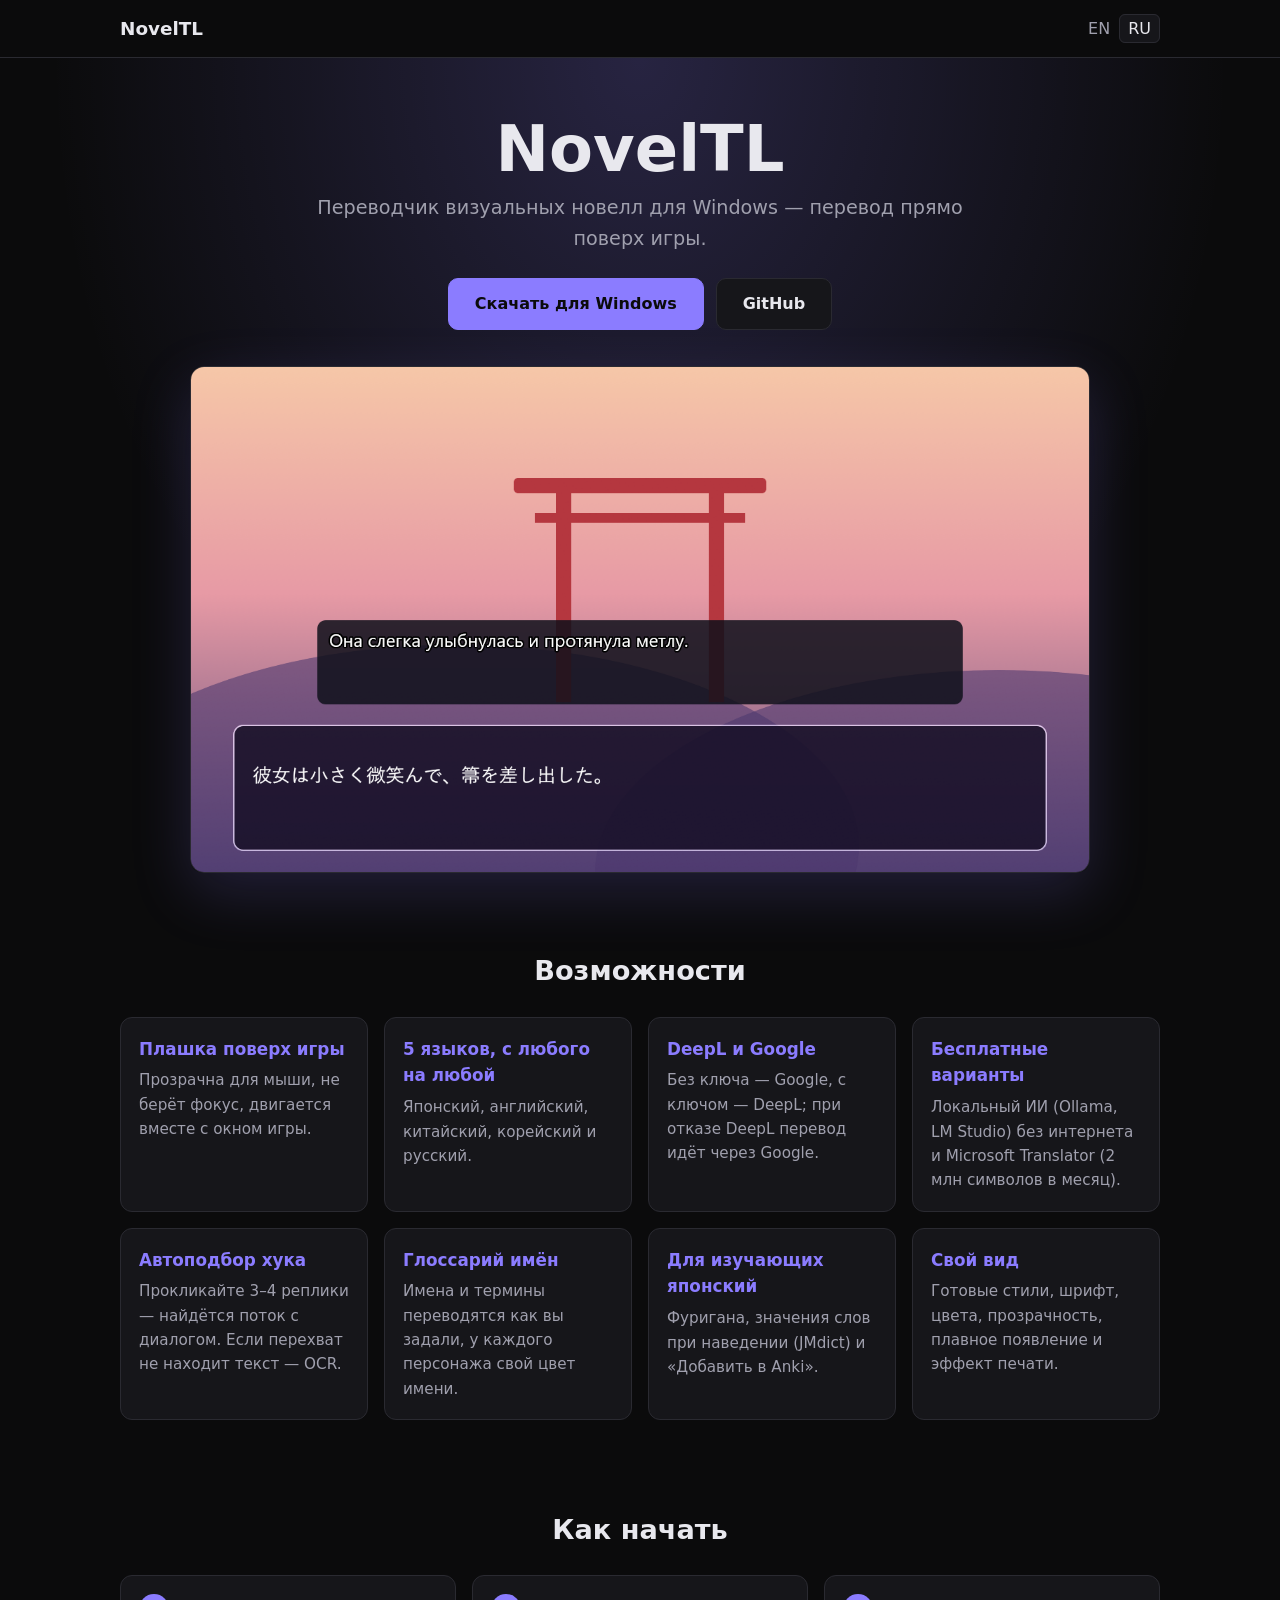
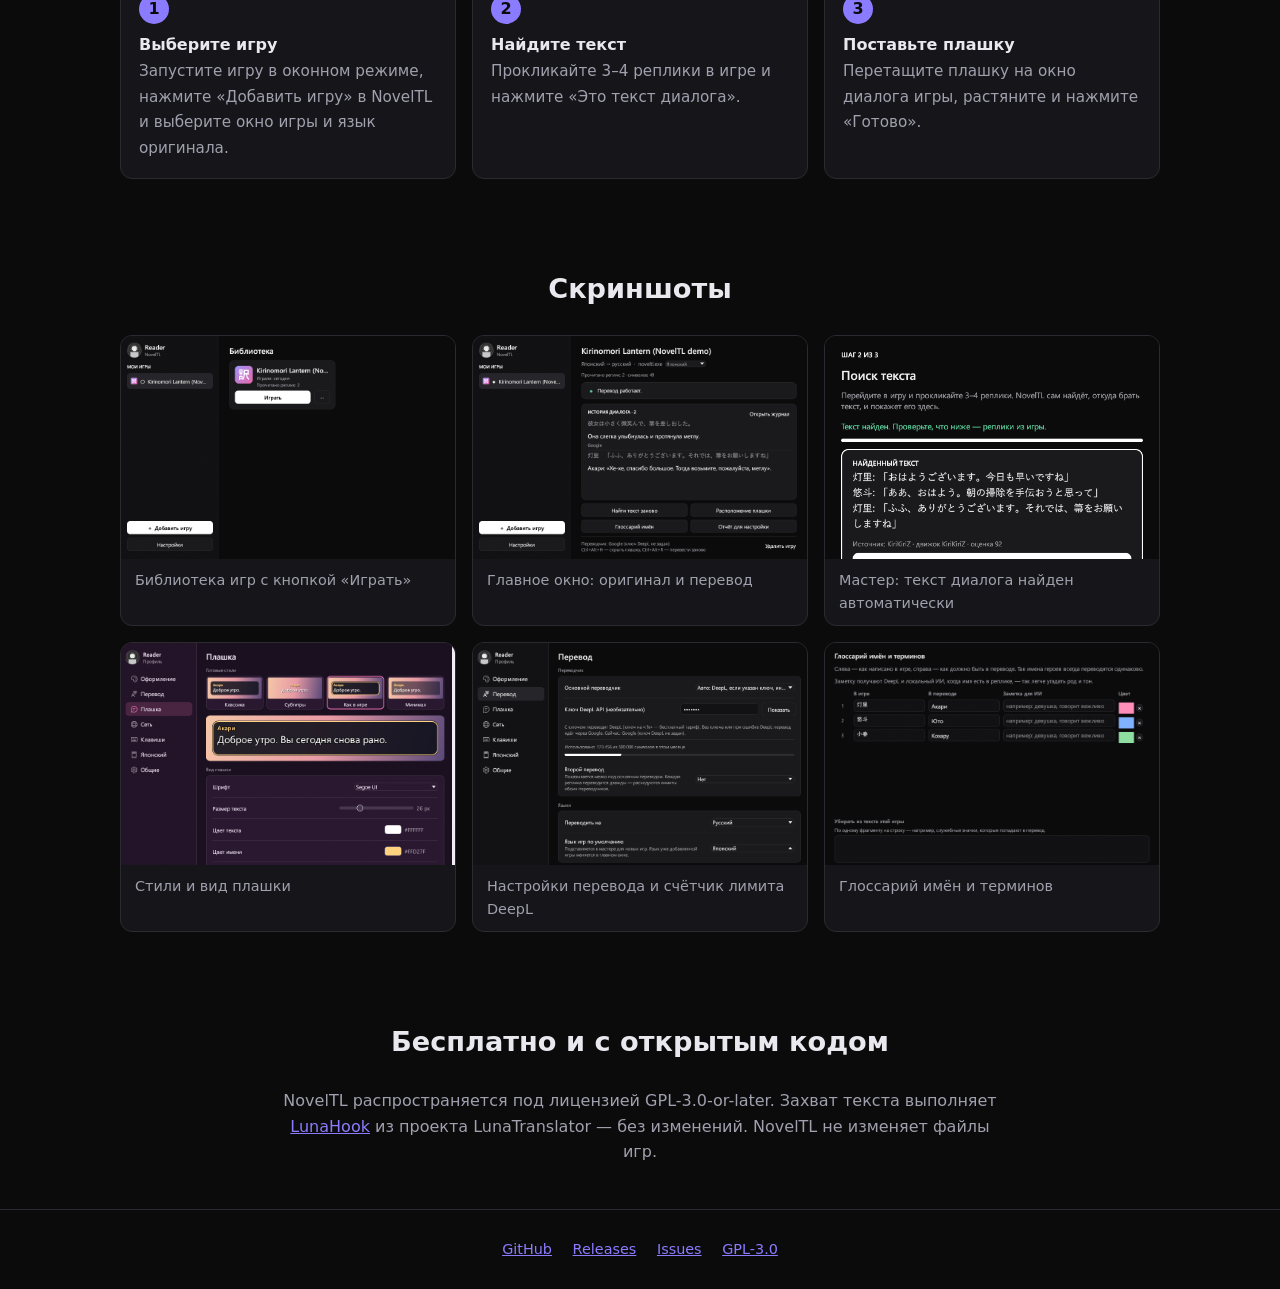
==== docs/ru/index.html @ c3883c09 "Сайт проекта для GitHub Pages (docs/): английская и русская страницы Скриншоты, кнопка «Скачать», si" ====
<!doctype html>
<html lang="ru">
<head>
<meta charset="utf-8">
<meta name="viewport" content="width=device-width,initial-scale=1">
<title>NovelTL — переводчик визуальных новелл с переводом поверх игры</title>
<meta name="description" content="NovelTL — бесплатный переводчик визуальных новелл для Windows: ловит текст через LunaHook (на основе Textractor) или OCR и показывает перевод DeepL, Google или ИИ поверх игры.">
<link rel="canonical" href="https://kawaakar1.github.io/NovelTL/ru/">
<link rel="alternate" hreflang="en" href="https://kawaakar1.github.io/NovelTL/">
<link rel="alternate" hreflang="ru" href="https://kawaakar1.github.io/NovelTL/ru/">
<link rel="alternate" hreflang="x-default" href="https://kawaakar1.github.io/NovelTL/">
<meta property="og:type" content="website">
<meta property="og:site_name" content="NovelTL">
<meta property="og:title" content="NovelTL — переводчик визуальных новелл с переводом поверх игры">
<meta property="og:description" content="Бесплатный переводчик визуальных новелл для Windows: перевод прямо поверх игры. DeepL, Google, локальный ИИ, OCR, фуригана.">
<meta property="og:url" content="https://kawaakar1.github.io/NovelTL/ru/">
<meta property="og:image" content="https://kawaakar1.github.io/NovelTL/img/og.png">
<meta property="og:locale" content="ru_RU">
<meta property="og:locale:alternate" content="en_US">
<meta name="twitter:card" content="summary_large_image">
<meta name="twitter:title" content="NovelTL — переводчик визуальных новелл с переводом поверх игры">
<meta name="twitter:description" content="Бесплатный переводчик визуальных новелл для Windows: перевод прямо поверх игры. DeepL, Google, локальный ИИ, OCR, фуригана.">
<meta name="twitter:image" content="https://kawaakar1.github.io/NovelTL/img/og.png">
<link rel="stylesheet" href="../style.css">
<script type="application/ld+json">
{"@context":"https://schema.org","@type":"SoftwareApplication","name":"NovelTL","operatingSystem":"Windows 10, Windows 11, Linux","applicationCategory":"UtilitiesApplication","offers":{"@type":"Offer","price":"0","priceCurrency":"USD"},"license":"https://www.gnu.org/licenses/gpl-3.0.html","downloadUrl":"https://github.com/Kawaakar1/NovelTL/releases/latest","url":"https://kawaakar1.github.io/NovelTL/ru/","image":"https://kawaakar1.github.io/NovelTL/img/og.png","inLanguage":"ru","description":"Переводчик визуальных новелл для Windows с плашкой перевода поверх игры."}
</script>
</head>
<body>
<header><div class="w">
<a class="logo" href="./">NovelTL</a>
<nav class="lang" aria-label="Язык"><a href="../" hreflang="en">EN</a><a class="on" href="./" hreflang="ru">RU</a></nav>
</div></header>
<main>
<div class="hero"><div class="w">
<h1>NovelTL</h1>
<p>Переводчик визуальных новелл для Windows — перевод прямо поверх игры.</p>
<div class="btns">
<a class="btn p" href="https://github.com/Kawaakar1/NovelTL/releases/latest">Скачать для Windows</a>
<a class="btn" href="https://github.com/Kawaakar1/NovelTL">GitHub</a>
</div>
<div class="shot"><img src="../img/ru/08_overlay_in_game.png" width="1280" height="720" alt="Плашка с переводом NovelTL поверх окна диалога визуальной новеллы"></div>
</div></div>

<section><div class="w">
<h2>Возможности</h2>
<div class="grid">
<div class="card"><h3>Плашка поверх игры</h3><p>Прозрачна для мыши, не берёт фокус, двигается вместе с окном игры.</p></div>
<div class="card"><h3>5 языков, с любого на любой</h3><p>Японский, английский, китайский, корейский и русский.</p></div>
<div class="card"><h3>DeepL и Google</h3><p>Без ключа — Google, с ключом — DeepL; при отказе DeepL перевод идёт через Google.</p></div>
<div class="card"><h3>Бесплатные варианты</h3><p>Локальный ИИ (Ollama, LM Studio) без интернета и Microsoft Translator (2 млн символов в месяц).</p></div>
<div class="card"><h3>Автоподбор хука</h3><p>Прокликайте 3–4 реплики — найдётся поток с диалогом. Если перехват не находит текст — OCR.</p></div>
<div class="card"><h3>Глоссарий имён</h3><p>Имена и термины переводятся как вы задали, у каждого персонажа свой цвет имени.</p></div>
<div class="card"><h3>Для изучающих японский</h3><p>Фуригана, значения слов при наведении (JMdict) и «Добавить в Anki».</p></div>
<div class="card"><h3>Свой вид</h3><p>Готовые стили, шрифт, цвета, прозрачность, плавное появление и эффект печати.</p></div>
</div>
</div></section>

<section><div class="w">
<h2>Как начать</h2>
<ol class="steps">
<li><b>Выберите игру</b><span>Запустите игру в оконном режиме, нажмите «Добавить игру» в NovelTL и выберите окно игры и язык оригинала.</span></li>
<li><b>Найдите текст</b><span>Прокликайте 3–4 реплики в игре и нажмите «Это текст диалога».</span></li>
<li><b>Поставьте плашку</b><span>Перетащите плашку на окно диалога игры, растяните и нажмите «Готово».</span></li>
</ol>
</div></section>

<section><div class="w">
<h2>Скриншоты</h2>
<div class="gal">
<figure><img src="../img/ru/01_main_library.png" width="900" height="600" loading="lazy" alt="Библиотека игр с кнопкой «Играть»"><figcaption>Библиотека игр с кнопкой «Играть»</figcaption></figure>
<figure><img src="../img/ru/09_main_running.png" width="900" height="600" loading="lazy" alt="Главное окно с историей оригинала и перевода"><figcaption>Главное окно: оригинал и перевод</figcaption></figure>
<figure><img src="../img/ru/04_wizard_step2_found.png" width="580" height="720" loading="lazy" alt="Мастер, шаг 2: текст диалога найден"><figcaption>Мастер: текст диалога найден автоматически</figcaption></figure>
<figure><img src="../img/ru/12b_settings_plate_game.png" width="880" height="952" loading="lazy" alt="Настройки стилей плашки"><figcaption>Стили и вид плашки</figcaption></figure>
<figure><img src="../img/ru/11_settings_translate.png" width="880" height="653" loading="lazy" alt="Настройки перевода со счётчиком лимита DeepL"><figcaption>Настройки перевода и счётчик лимита DeepL</figcaption></figure>
<figure><img src="../img/ru/19_glossary.png" width="840" height="620" loading="lazy" alt="Глоссарий имён и терминов"><figcaption>Глоссарий имён и терминов</figcaption></figure>
</div>
</div></section>

<section><div class="w">
<h2>Бесплатно и с открытым кодом</h2>
<p class="free">NovelTL распространяется под лицензией GPL-3.0-or-later. Захват текста выполняет <a href="https://github.com/HIllya51/LunaHook">LunaHook</a> из проекта LunaTranslator — без изменений. NovelTL не изменяет файлы игр.</p>
</div></section>
</main>
<footer><div class="w">
<a href="https://github.com/Kawaakar1/NovelTL">GitHub</a>
<a href="https://github.com/Kawaakar1/NovelTL/releases/latest">Releases</a>
<a href="https://github.com/Kawaakar1/NovelTL/issues">Issues</a>
<a href="https://github.com/Kawaakar1/NovelTL/blob/main/LICENSE">GPL-3.0</a>
</div></footer>
</body>
</html>
---- docs/style.css ----
:root{--bg:#0B0B0C;--card:#16161A;--line:#2A2A31;--acc:#8B7CFF;--txt:#E8E8EE;--mut:#A0A0AE}
*{box-sizing:border-box}
html{scroll-behavior:smooth}
body{margin:0;background:var(--bg);color:var(--txt);font:16px/1.6 "Segoe UI",system-ui,sans-serif}
a{color:var(--acc)}
img{max-width:100%;height:auto;display:block}
.w{max-width:1080px;margin:0 auto;padding:0 20px}
header{border-bottom:1px solid var(--line)}
header .w{display:flex;justify-content:space-between;align-items:center;padding-top:14px;padding-bottom:14px}
.logo{font-weight:700;font-size:1.15rem;color:var(--txt);text-decoration:none}
.lang a{color:var(--mut);text-decoration:none;padding:4px 8px;border-radius:6px;border:1px solid transparent}
.lang a.on{color:var(--txt);background:var(--card);border-color:var(--line)}
.hero{text-align:center;padding:56px 0 32px;background:radial-gradient(ellipse at 50% 0,rgba(139,124,255,.22),transparent 65%)}
h1{font-size:clamp(2.4rem,7vw,4rem);margin:0 0 8px;line-height:1.1}
.hero p{color:var(--mut);font-size:1.2rem;margin:0 auto 24px;max-width:700px}
.btns{display:flex;gap:12px;justify-content:center;flex-wrap:wrap}
.btn{display:inline-block;padding:12px 26px;border-radius:10px;border:1px solid var(--line);background:var(--card);color:var(--txt);text-decoration:none;font-weight:600}
.btn.p{background:var(--acc);border-color:var(--acc);color:#0B0B0C}
.btn:hover{filter:brightness(1.15)}
.shot{margin:36px auto 0;border:1px solid var(--line);border-radius:14px;overflow:hidden;max-width:900px;box-shadow:0 20px 60px rgba(139,124,255,.18)}
section{padding:44px 0}
h2{font-size:1.7rem;margin:0 0 24px;text-align:center}
.grid{display:grid;gap:16px;grid-template-columns:repeat(auto-fit,minmax(240px,1fr))}
.card{background:var(--card);border:1px solid var(--line);border-radius:12px;padding:18px}
.card h3{margin:0 0 6px;font-size:1.05rem;color:var(--acc)}
.card p{margin:0;color:var(--mut);font-size:.95rem}
.steps{counter-reset:s;list-style:none;margin:0;padding:0;display:grid;gap:16px;grid-template-columns:repeat(auto-fit,minmax(260px,1fr))}
.steps li{counter-increment:s;background:var(--card);border:1px solid var(--line);border-radius:12px;padding:18px}
.steps li:before{content:counter(s);display:inline-block;width:30px;height:30px;line-height:30px;text-align:center;border-radius:50%;background:var(--acc);color:#0B0B0C;font-weight:700;margin-bottom:8px}
.steps b{display:block}
.steps span{color:var(--mut);font-size:.95rem}
.gal{display:grid;gap:16px;grid-template-columns:repeat(auto-fit,minmax(300px,1fr))}
.gal figure{margin:0;background:var(--card);border:1px solid var(--line);border-radius:12px;overflow:hidden}
.gal img{width:100%;aspect-ratio:3/2;object-fit:cover;object-position:top}
.gal figcaption{padding:10px 14px;color:var(--mut);font-size:.9rem}
.free{text-align:center;max-width:720px;margin:0 auto;color:var(--mut)}
footer{border-top:1px solid var(--line);padding:28px 0;text-align:center;color:var(--mut);font-size:.9rem}
footer a{margin:0 8px}
@media(max-width:560px){.gal{grid-template-columns:1fr}.grid{grid-template-columns:1fr}}
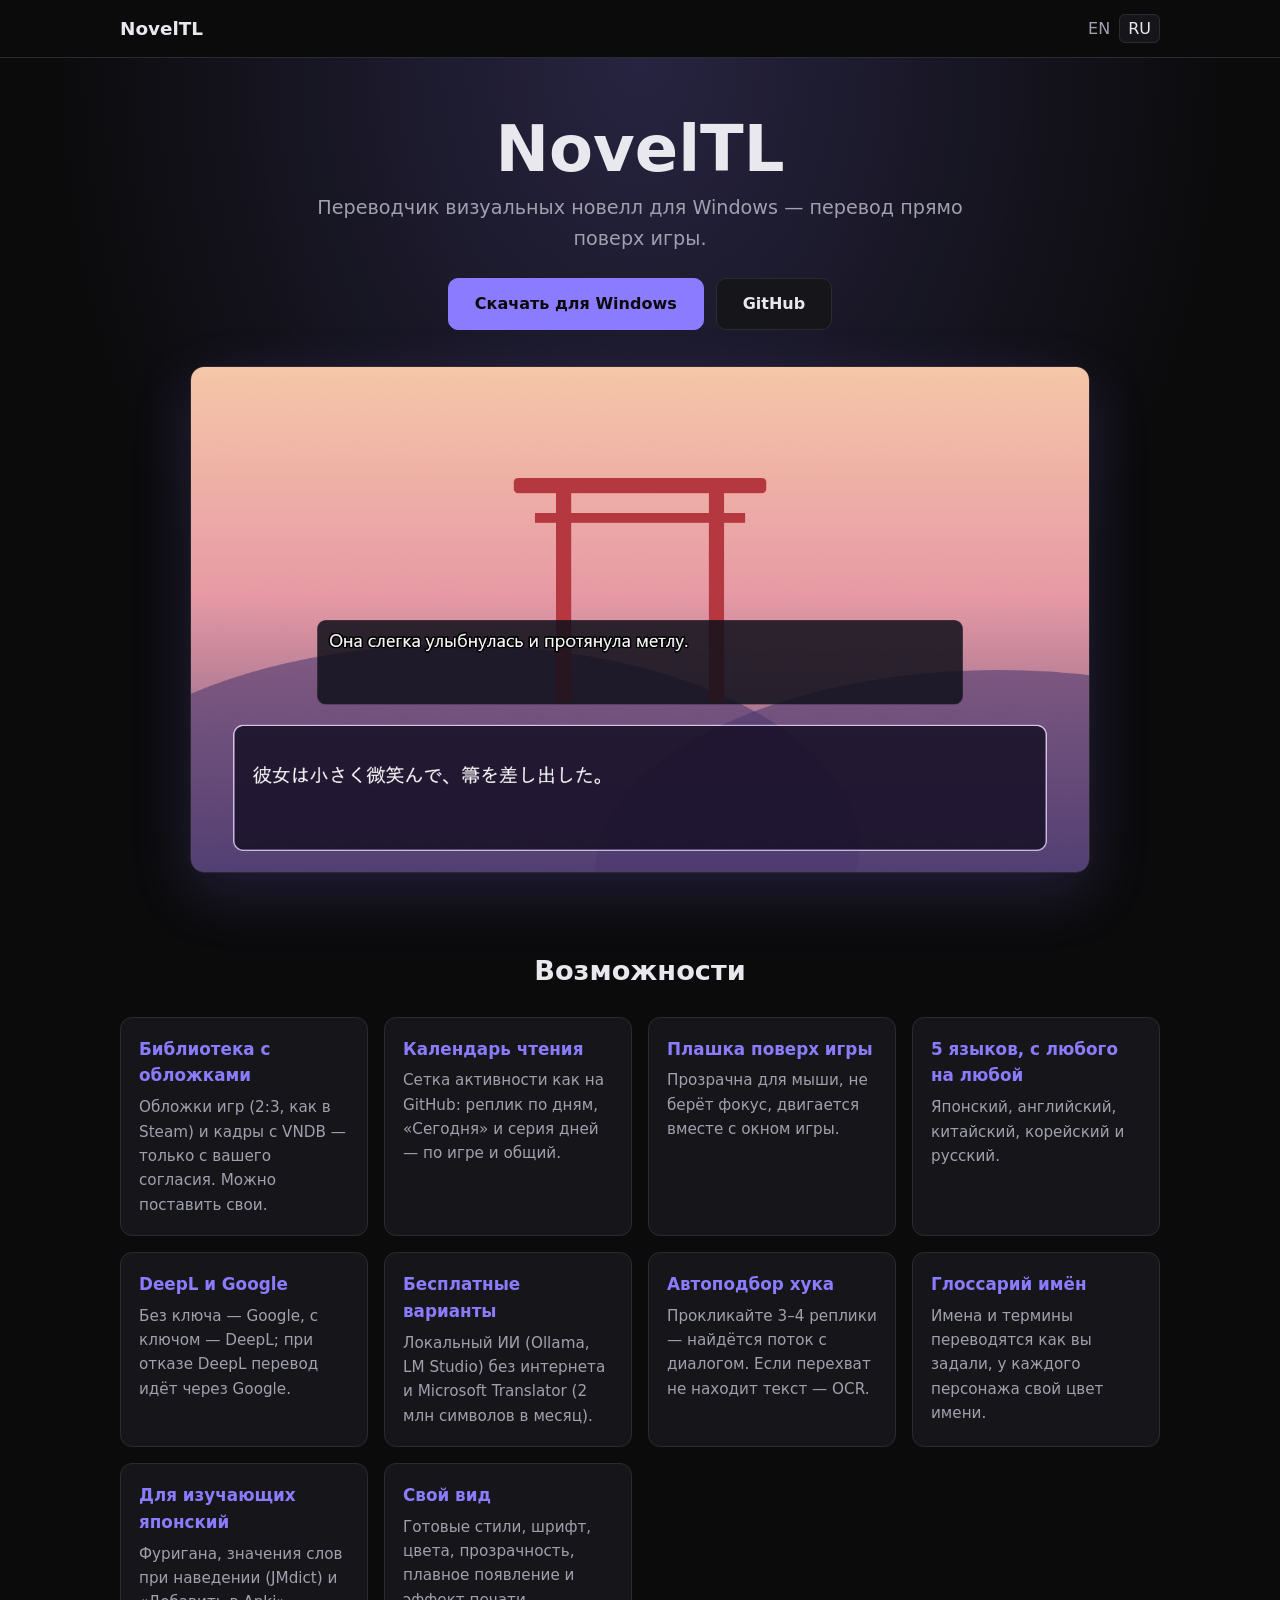
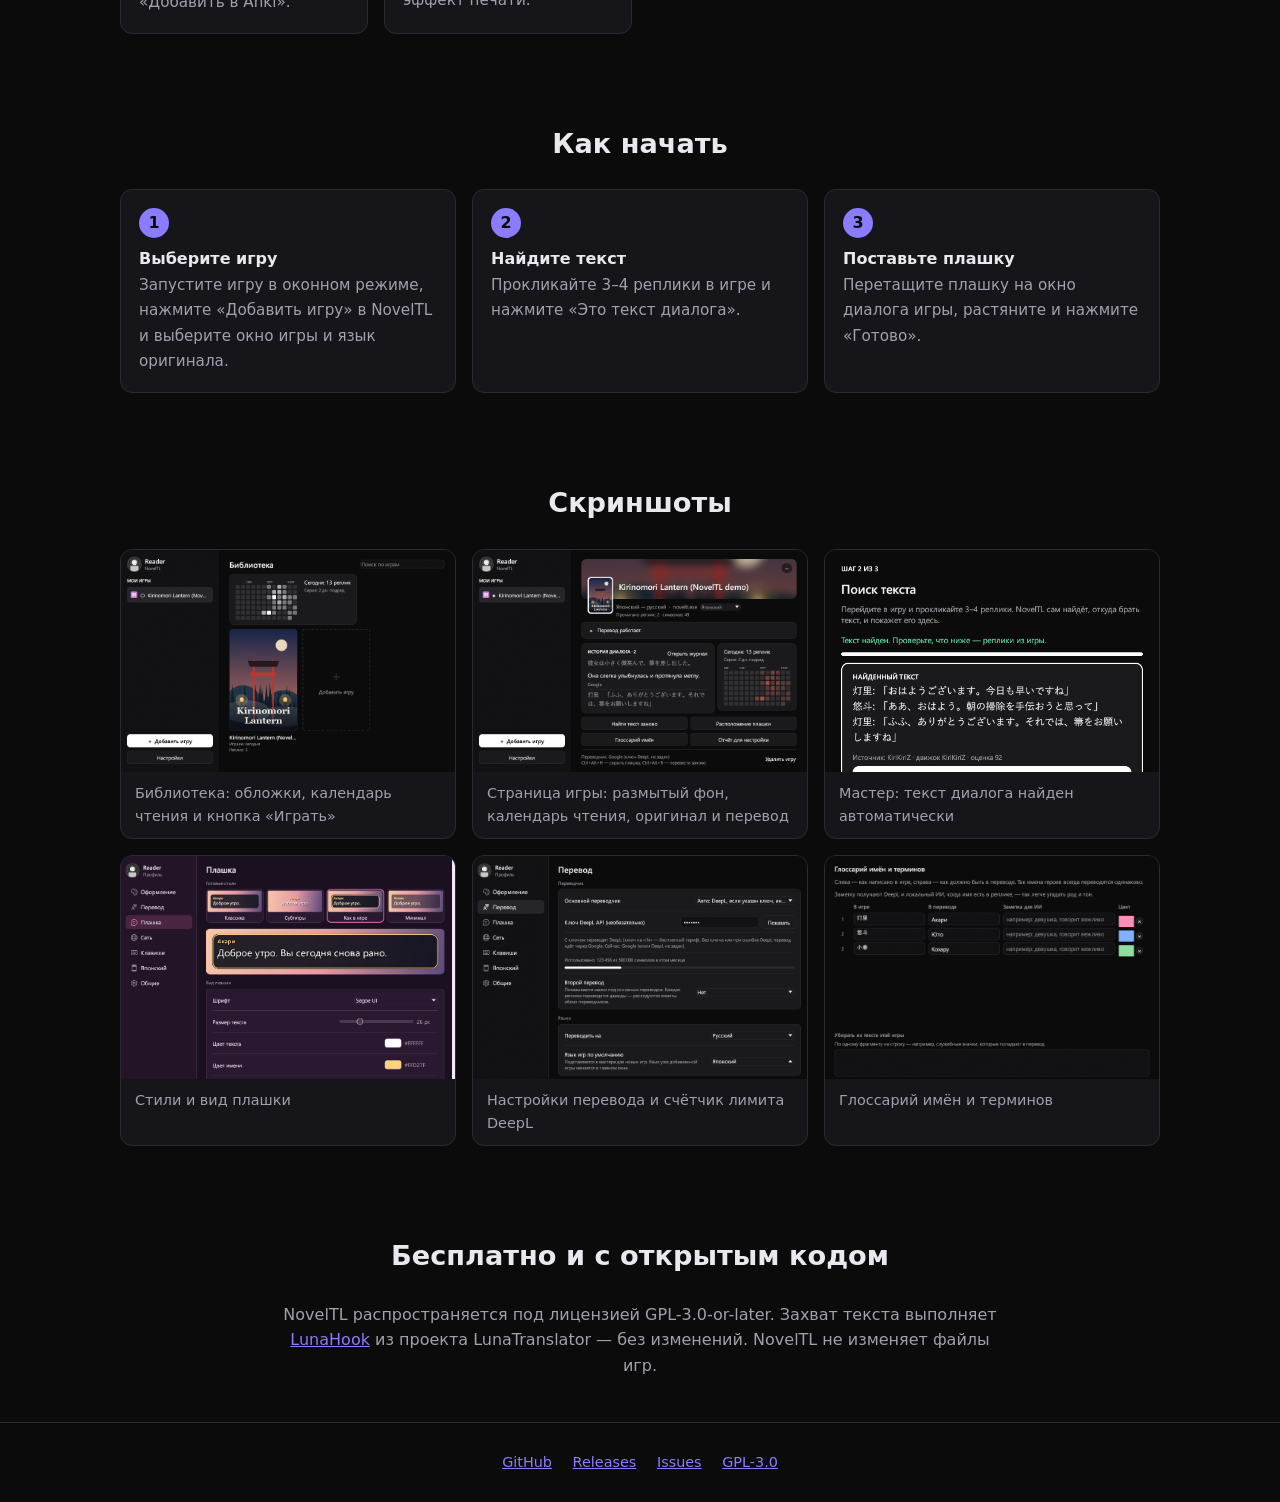
==== commit 0594daf8: "Обложки игр, фон из игры, портреты на плашке, календарь чтения, плавность - VNDB (только с согласия " ====
--- a/docs/ru/index.html
+++ b/docs/ru/index.html
@@ -45,6 +45,8 @@
 <section><div class="w">
 <h2>Возможности</h2>
 <div class="grid">
+<div class="card"><h3>Библиотека с обложками</h3><p>Обложки игр (2:3, как в Steam) и кадры с VNDB — только с вашего согласия. Можно поставить свои.</p></div>
+<div class="card"><h3>Календарь чтения</h3><p>Сетка активности как на GitHub: реплик по дням, «Сегодня» и серия дней — по игре и общий.</p></div>
 <div class="card"><h3>Плашка поверх игры</h3><p>Прозрачна для мыши, не берёт фокус, двигается вместе с окном игры.</p></div>
 <div class="card"><h3>5 языков, с любого на любой</h3><p>Японский, английский, китайский, корейский и русский.</p></div>
 <div class="card"><h3>DeepL и Google</h3><p>Без ключа — Google, с ключом — DeepL; при отказе DeepL перевод идёт через Google.</p></div>
@@ -68,8 +70,8 @@
 <section><div class="w">
 <h2>Скриншоты</h2>
 <div class="gal">
-<figure><img src="../img/ru/01_main_library.png" width="900" height="600" loading="lazy" alt="Библиотека игр с кнопкой «Играть»"><figcaption>Библиотека игр с кнопкой «Играть»</figcaption></figure>
-<figure><img src="../img/ru/09_main_running.png" width="900" height="600" loading="lazy" alt="Главное окно с историей оригинала и перевода"><figcaption>Главное окно: оригинал и перевод</figcaption></figure>
+<figure><img src="../img/ru/01_main_library.png" width="900" height="600" loading="lazy" alt="Библиотека игр с обложками, календарём чтения и кнопкой «Играть»"><figcaption>Библиотека: обложки, календарь чтения и кнопка «Играть»</figcaption></figure>
+<figure><img src="../img/ru/09_main_running.png" width="900" height="600" loading="lazy" alt="Страница игры с размытым фоном, календарём чтения и историей перевода"><figcaption>Страница игры: размытый фон, календарь чтения, оригинал и перевод</figcaption></figure>
 <figure><img src="../img/ru/04_wizard_step2_found.png" width="580" height="720" loading="lazy" alt="Мастер, шаг 2: текст диалога найден"><figcaption>Мастер: текст диалога найден автоматически</figcaption></figure>
 <figure><img src="../img/ru/12b_settings_plate_game.png" width="880" height="952" loading="lazy" alt="Настройки стилей плашки"><figcaption>Стили и вид плашки</figcaption></figure>
 <figure><img src="../img/ru/11_settings_translate.png" width="880" height="653" loading="lazy" alt="Настройки перевода со счётчиком лимита DeepL"><figcaption>Настройки перевода и счётчик лимита DeepL</figcaption></figure>
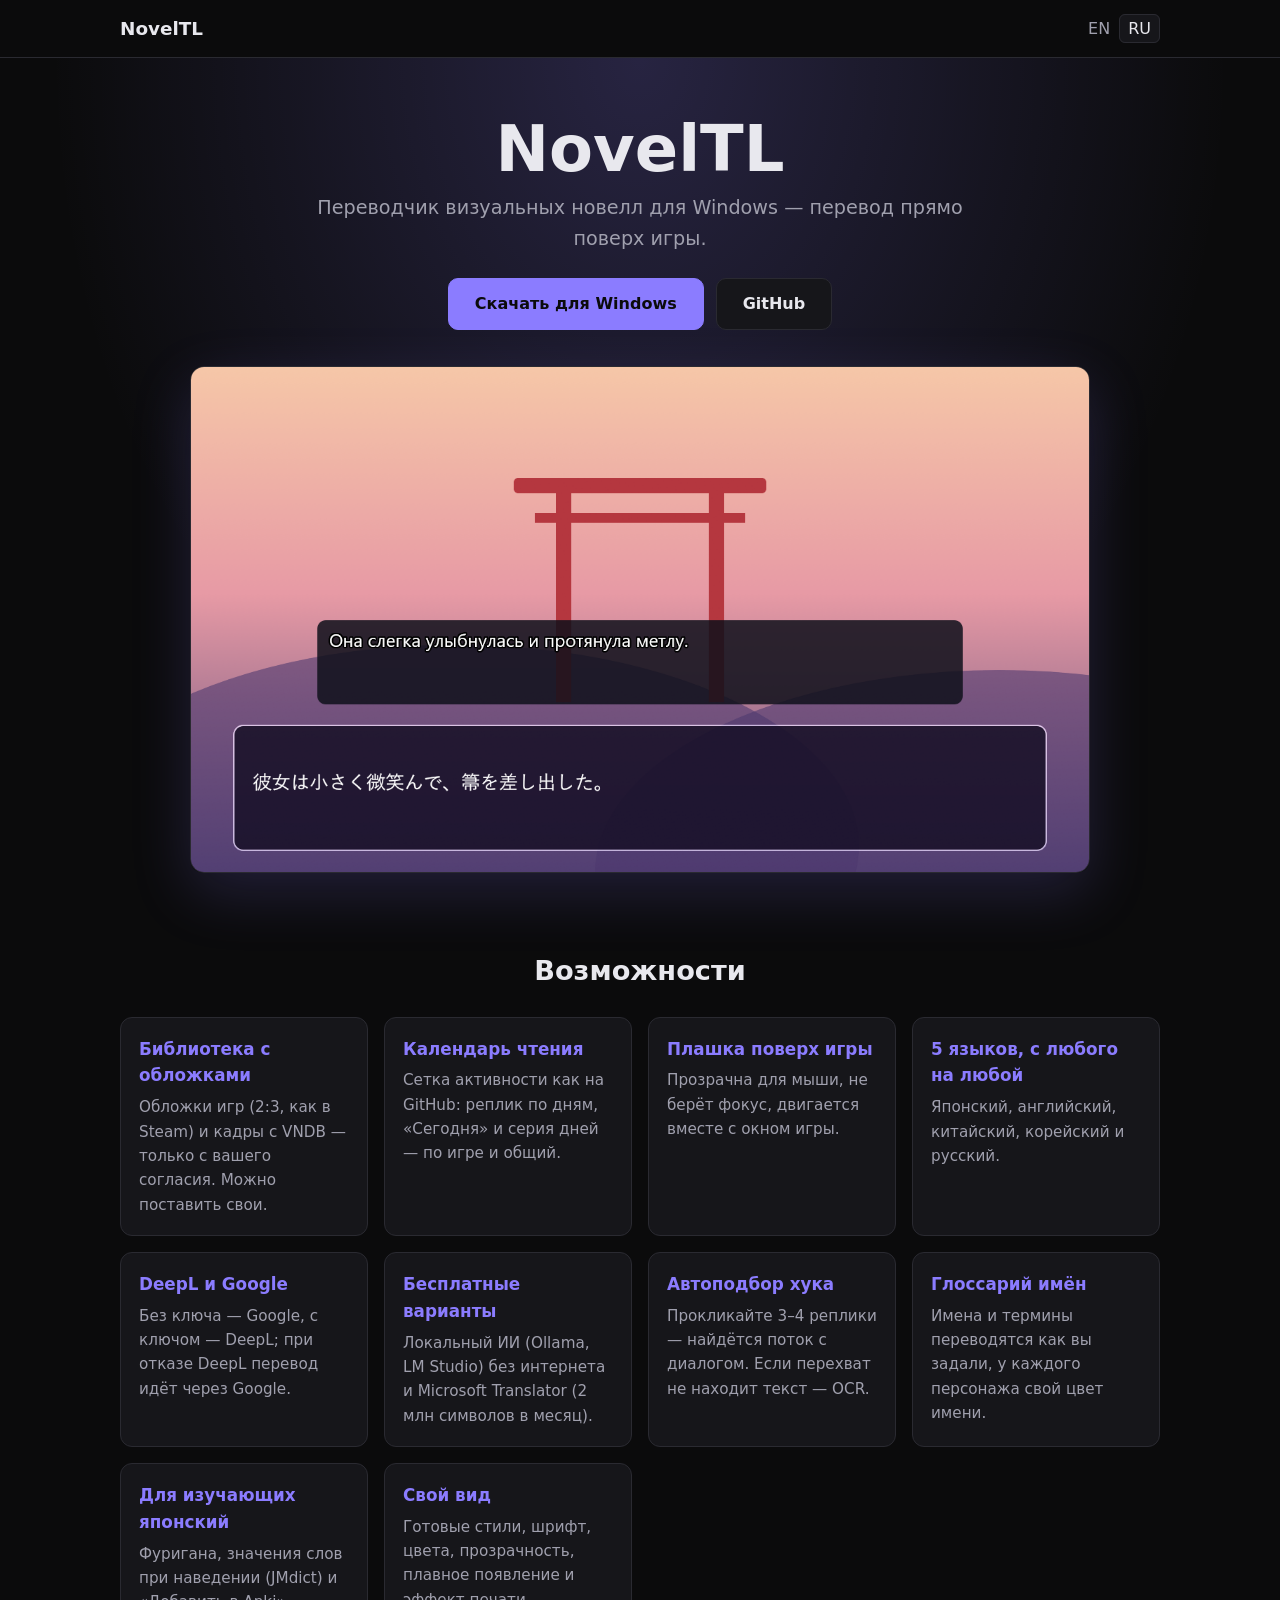
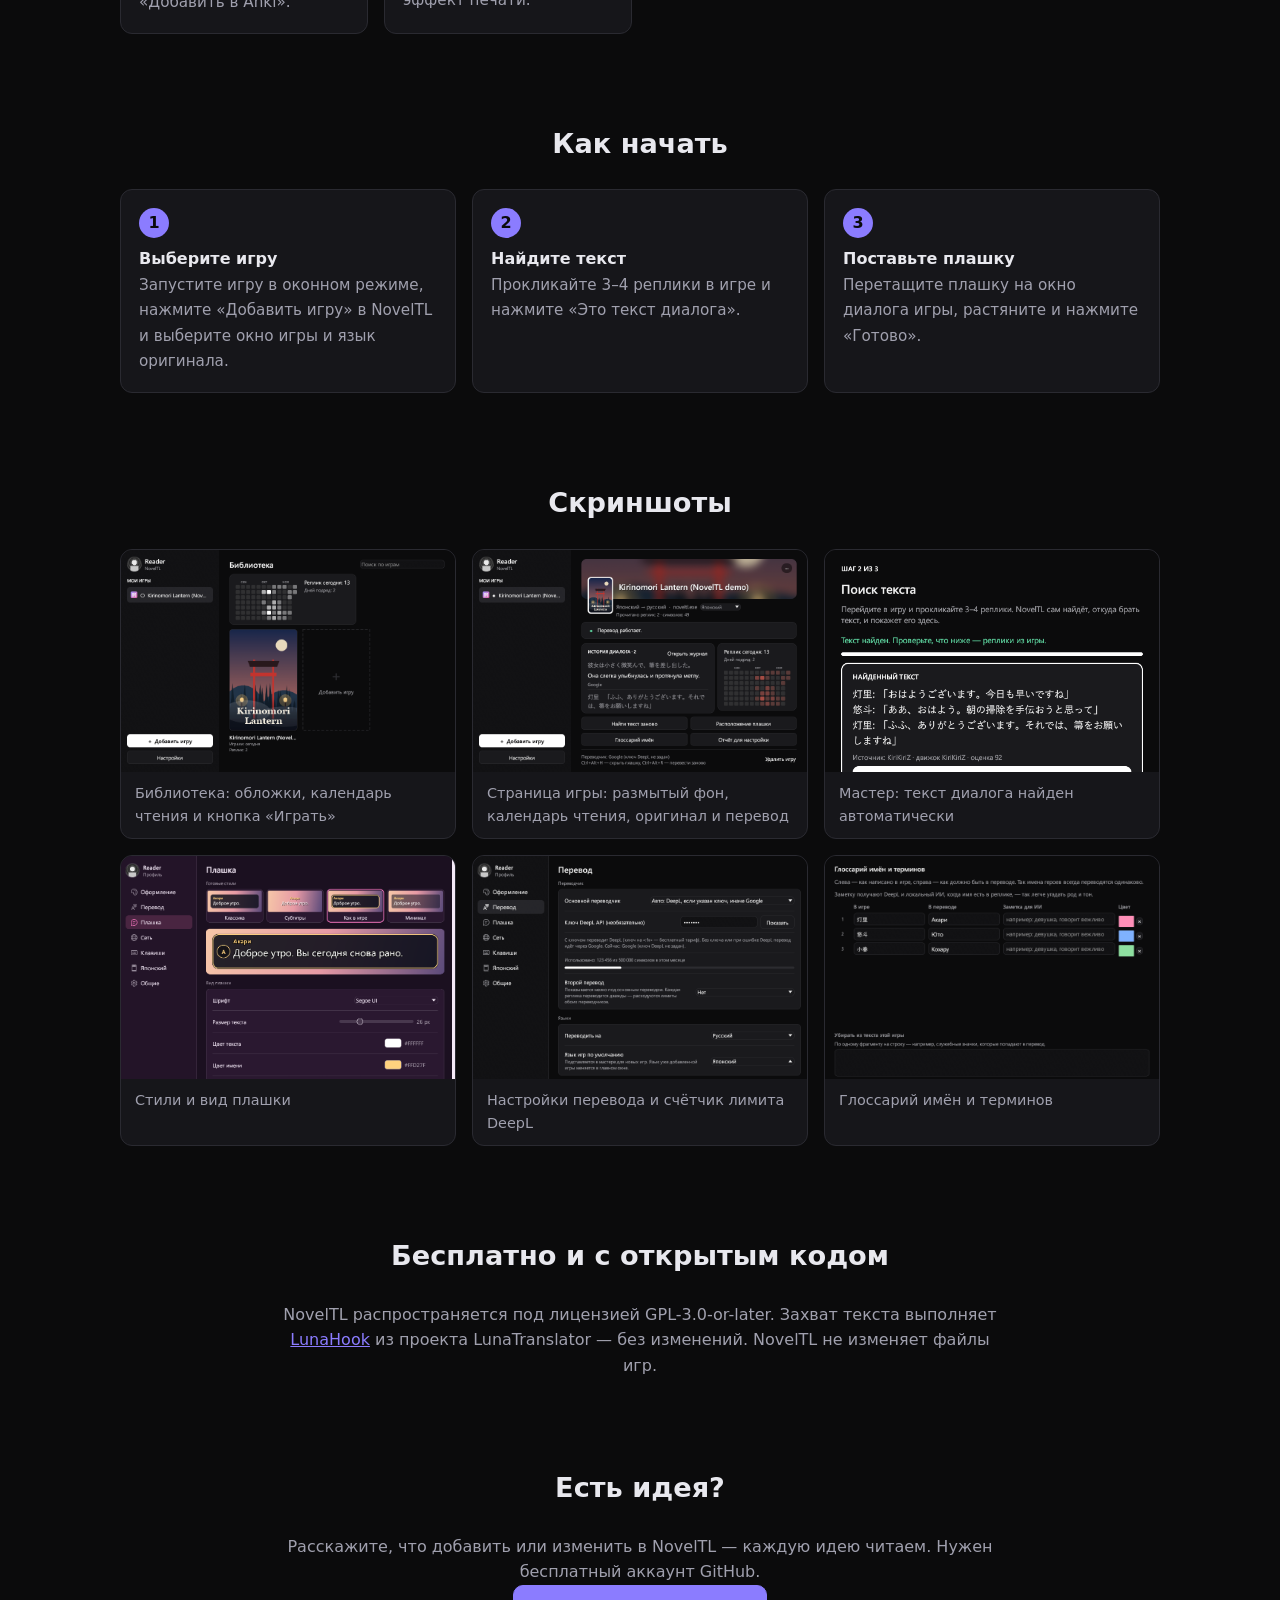
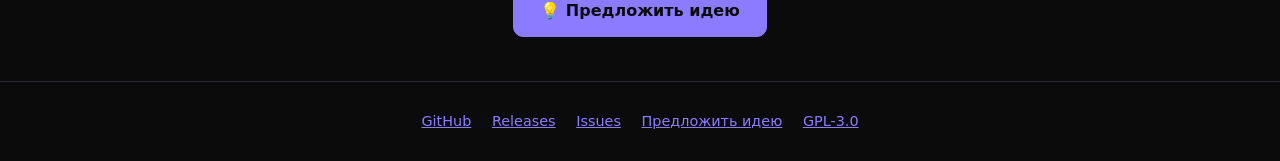
==== commit 74bba0e6: "Форма «Предложить идею» на GitHub, кнопка на сайте и в README - .github/ISSUE_TEMPLATE/idea.yml — фо" ====
--- a/docs/ru/index.html
+++ b/docs/ru/index.html
@@ -83,11 +83,18 @@
 <h2>Бесплатно и с открытым кодом</h2>
 <p class="free">NovelTL распространяется под лицензией GPL-3.0-or-later. Захват текста выполняет <a href="https://github.com/HIllya51/LunaHook">LunaHook</a> из проекта LunaTranslator — без изменений. NovelTL не изменяет файлы игр.</p>
 </div></section>
+
+<section><div class="w">
+<h2>Есть идея?</h2>
+<p class="free">Расскажите, что добавить или изменить в NovelTL — каждую идею читаем. Нужен бесплатный аккаунт GitHub.</p>
+<div class="btns"><a class="btn p" href="https://github.com/Kawaakar1/NovelTL/issues/new?template=idea.yml">💡 Предложить идею</a></div>
+</div></section>
 </main>
 <footer><div class="w">
 <a href="https://github.com/Kawaakar1/NovelTL">GitHub</a>
 <a href="https://github.com/Kawaakar1/NovelTL/releases/latest">Releases</a>
 <a href="https://github.com/Kawaakar1/NovelTL/issues">Issues</a>
+<a href="https://github.com/Kawaakar1/NovelTL/issues/new?template=idea.yml">Предложить идею</a>
 <a href="https://github.com/Kawaakar1/NovelTL/blob/main/LICENSE">GPL-3.0</a>
 </div></footer>
 </body>
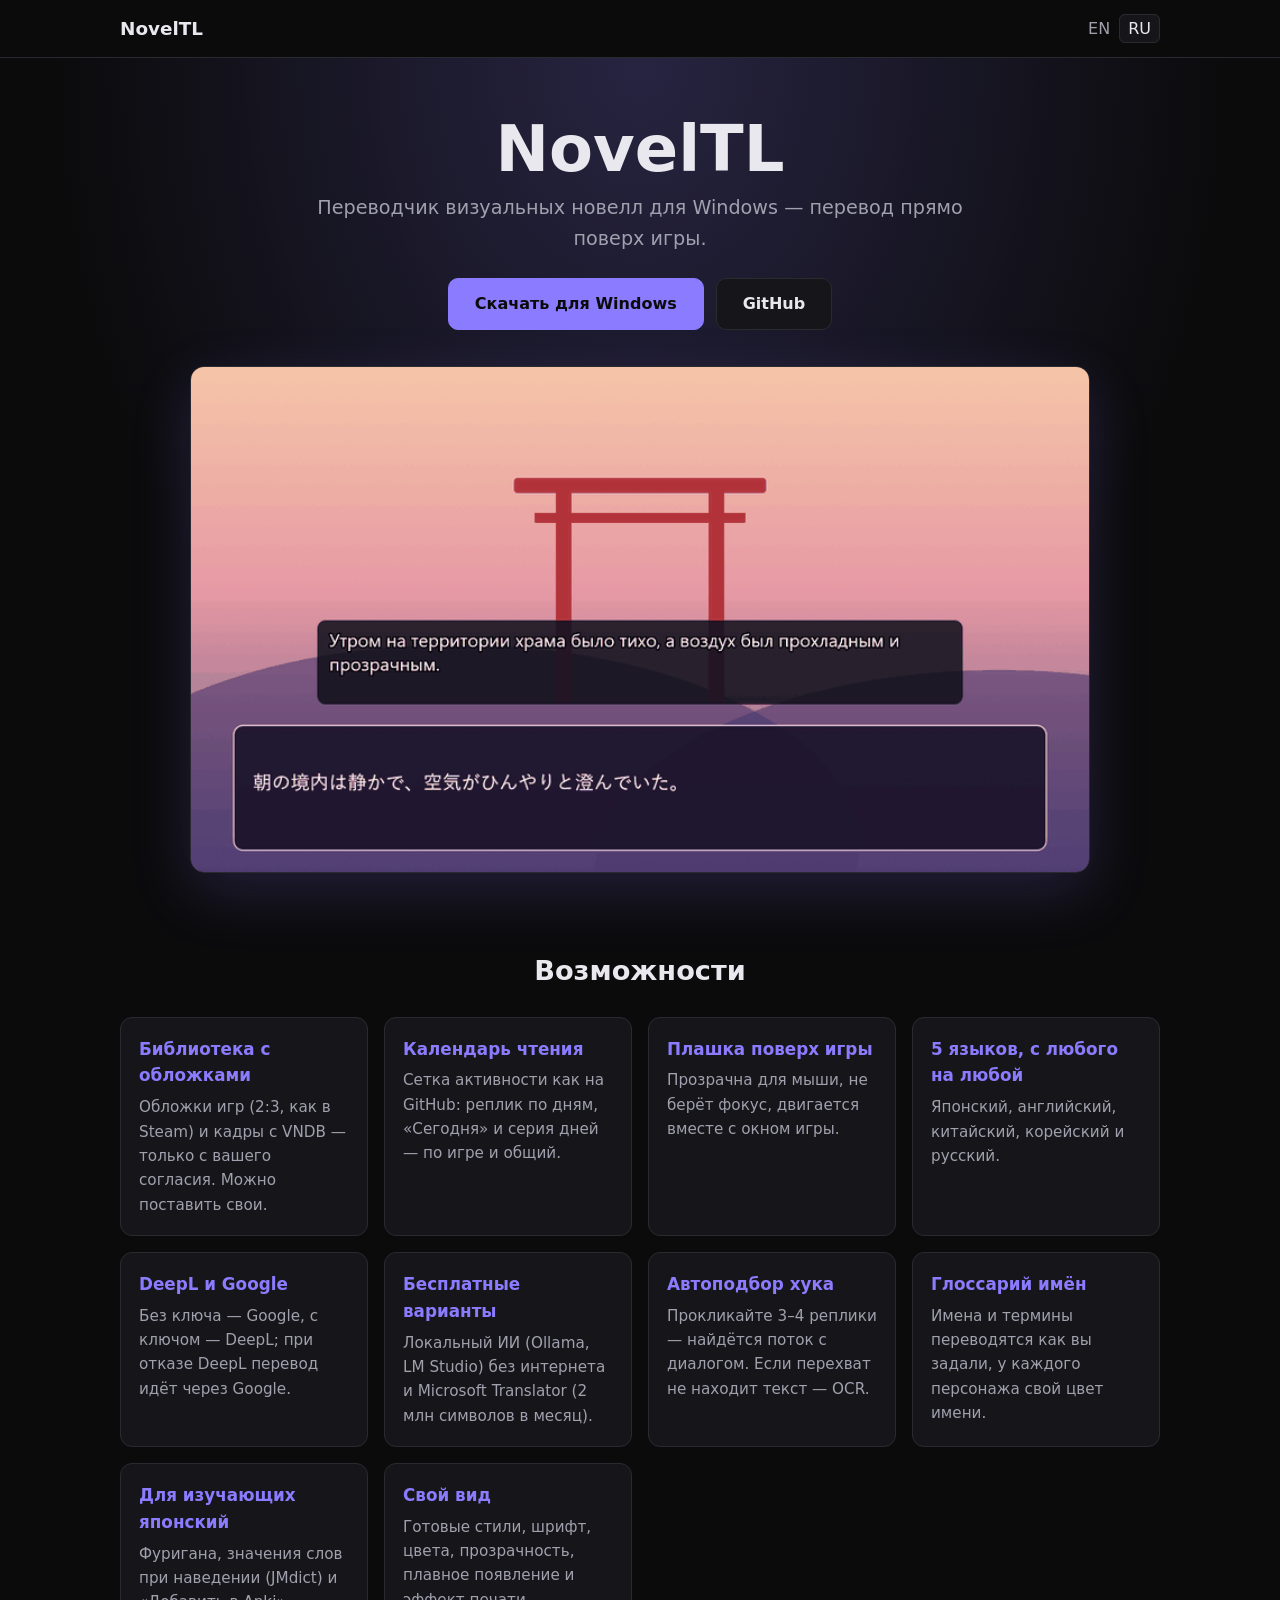
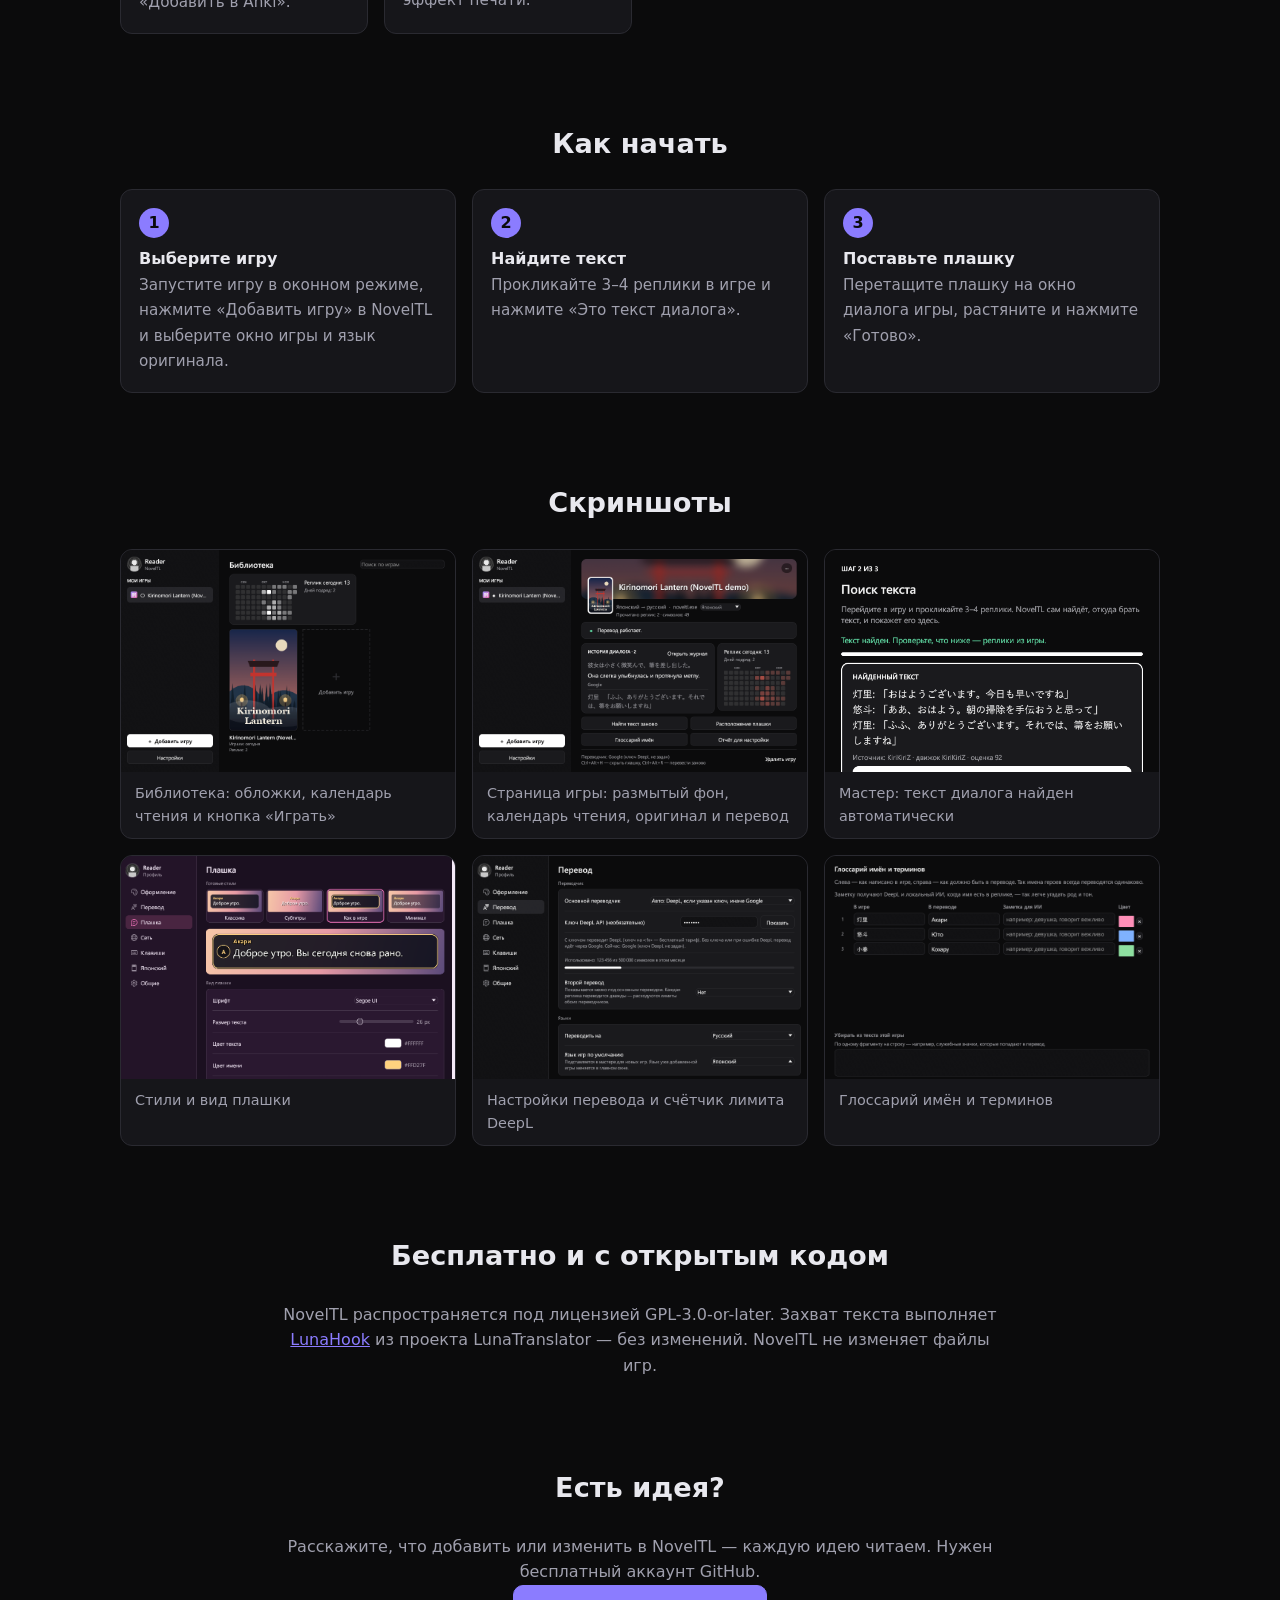
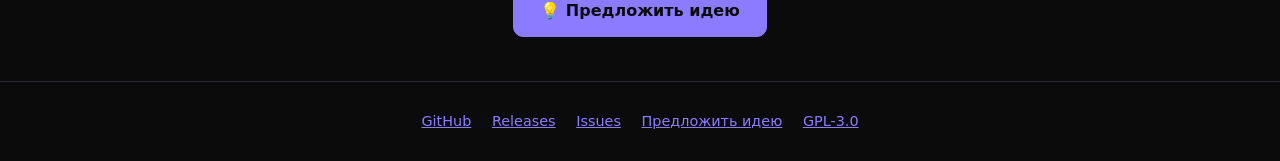
==== commit bc6d03c4: "Анимация перевода (GIF) в README и на сайте Короткая запись демо-игры (собственные картинки проекта)" ====
--- a/docs/ru/index.html
+++ b/docs/ru/index.html
@@ -39,7 +39,7 @@
 <a class="btn p" href="https://github.com/Kawaakar1/NovelTL/releases/latest">Скачать для Windows</a>
 <a class="btn" href="https://github.com/Kawaakar1/NovelTL">GitHub</a>
 </div>
-<div class="shot"><img src="../img/ru/08_overlay_in_game.png" width="1280" height="720" alt="Плашка с переводом NovelTL поверх окна диалога визуальной новеллы"></div>
+<div class="shot"><img src="../img/ru/demo.gif" width="800" height="450" alt="NovelTL переводит реплики визуальной новеллы на плашке поверх игры (демо)"></div>
 </div></div>
 
 <section><div class="w">
--- a/docs/style.css
+++ b/docs/style.css
@@ -31,6 +31,7 @@
 .steps span{color:var(--mut);font-size:.95rem}
 .gal{display:grid;gap:16px;grid-template-columns:repeat(auto-fit,minmax(300px,1fr))}
 .gal figure{margin:0;background:var(--card);border:1px solid var(--line);border-radius:12px;overflow:hidden}
+.shot img{width:100%}
 .gal img{width:100%;aspect-ratio:3/2;object-fit:cover;object-position:top}
 .gal figcaption{padding:10px 14px;color:var(--mut);font-size:.9rem}
 .free{text-align:center;max-width:720px;margin:0 auto;color:var(--mut)}
